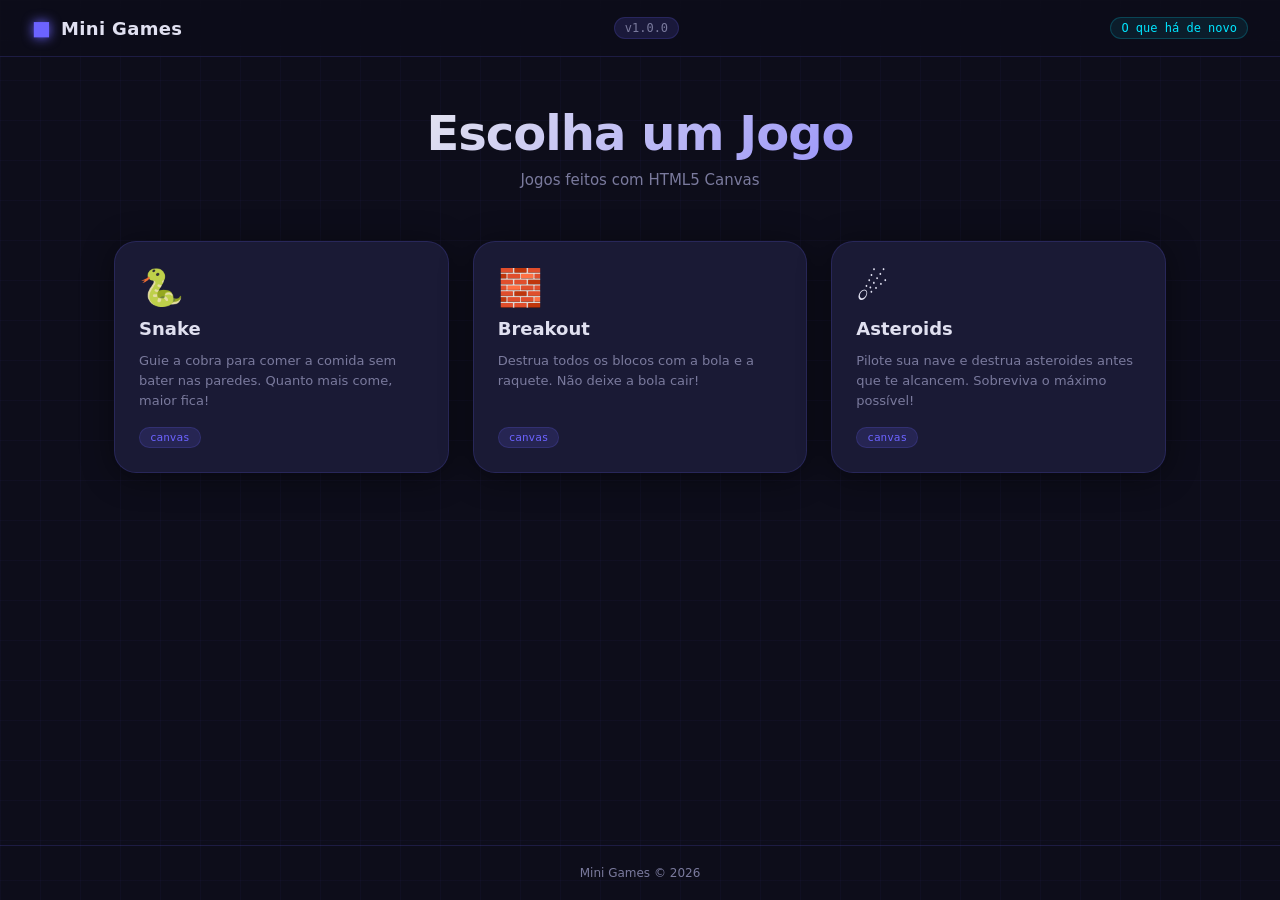
==== index.html @ 7371ec43 "feat: initial commit — mini games base structure Menu principal, design system CSS, GameBase engine " ====
<!DOCTYPE html>
<html lang="pt-BR">
<head>
  <meta charset="UTF-8" />
  <meta name="viewport" content="width=device-width, initial-scale=1.0" />
  <title>Mini Games — Jogos Clássicos no Navegador</title>

  <!-- SEO básico -->
  <!-- TODO: substitua SITE_URL pelo domínio real antes de publicar -->
  <meta name="description" content="Mini Games — uma coleção de jogos clássicos feitos com HTML5 Canvas. Jogue Snake, Breakout, Asteroids e mais, direto no navegador, sem instalação." />
  <meta name="keywords" content="mini games, snake, breakout, asteroids, html5, canvas, jogos online, browser games, jogo no navegador" />
  <meta name="author" content="Mini Games" />
  <meta name="robots" content="index, follow" />
  <link rel="canonical" href="https://SITE_URL/" />

  <!-- Open Graph -->
  <meta property="og:type" content="website" />
  <meta property="og:url" content="https://SITE_URL/" />
  <meta property="og:title" content="Mini Games — Jogos Clássicos no Navegador" />
  <meta property="og:description" content="Uma coleção de jogos clássicos feitos com HTML5 Canvas. Snake, Breakout, Asteroids e mais — jogue agora, sem instalação." />
  <meta property="og:image" content="https://SITE_URL/og-image.png" />
  <meta property="og:locale" content="pt_BR" />
  <meta property="og:site_name" content="Mini Games" />

  <!-- Twitter Card -->
  <meta name="twitter:card" content="summary_large_image" />
  <meta name="twitter:title" content="Mini Games — Jogos Clássicos no Navegador" />
  <meta name="twitter:description" content="Uma coleção de jogos clássicos feitos com HTML5 Canvas. Snake, Breakout, Asteroids e mais — jogue agora, sem instalação." />
  <meta name="twitter:image" content="https://SITE_URL/og-image.png" />

  <!-- JSON-LD: WebSite -->
  <script type="application/ld+json">
  {
    "@context": "https://schema.org",
    "@type": "WebSite",
    "name": "Mini Games",
    "url": "https://SITE_URL/",
    "description": "Uma coleção de jogos clássicos feitos com HTML5 Canvas. Snake, Breakout, Asteroids e mais, direto no navegador.",
    "inLanguage": "pt-BR"
  }
  </script>

  <!-- JSON-LD: ItemList de jogos -->
  <script type="application/ld+json">
  {
    "@context": "https://schema.org",
    "@type": "ItemList",
    "name": "Lista de Mini Games",
    "url": "https://SITE_URL/",
    "numberOfItems": 3,
    "itemListElement": [
      {
        "@type": "ListItem",
        "position": 1,
        "name": "Snake",
        "url": "https://SITE_URL/src/games/game-a/index.html",
        "description": "Guie a cobra para comer a comida sem bater nas paredes. Quanto mais come, maior fica!"
      },
      {
        "@type": "ListItem",
        "position": 2,
        "name": "Breakout",
        "url": "https://SITE_URL/src/games/game-b/index.html",
        "description": "Destrua todos os blocos com a bola e a raquete. Não deixe a bola cair!"
      },
      {
        "@type": "ListItem",
        "position": 3,
        "name": "Asteroids",
        "url": "https://SITE_URL/src/games/game-c/index.html",
        "description": "Pilote sua nave e destrua asteroides antes que te alcancem. Sobreviva o máximo possível!"
      }
    ]
  }
  </script>

  <link rel="stylesheet" href="styles/main.css" />
</head>
<body>
  <div class="bg-grid"></div>

  <header class="header">
    <div class="header__logo">
      <span class="header__logo-icon">&#9632;</span>
      <span class="header__logo-text">Mini Games</span>
    </div>
    <span class="header__version" id="version-badge">v1.0.0</span>
    <button
      onclick="openChangelog()"
      style="cursor:pointer;font-size:12px;font-family:'Cascadia Code','Fira Code',monospace;color:#00e5ff;background:rgba(0,229,255,0.08);border:1px solid rgba(0,229,255,0.2);border-radius:999px;padding:3px 10px;transition:background 0.2s,border-color 0.2s;outline:none;"
      onmouseenter="this.style.background='rgba(0,229,255,0.16)';this.style.borderColor='rgba(0,229,255,0.4)';"
      onmouseleave="this.style.background='rgba(0,229,255,0.08)';this.style.borderColor='rgba(0,229,255,0.2)';"
      aria-label="O que há de novo"
    >O que há de novo</button>
  </header>

  <main class="main">
    <section class="hero">
      <h1 class="hero__title">Escolha um Jogo</h1>
      <p class="hero__subtitle">Jogos feitos com HTML5 Canvas</p>
    </section>

    <section class="games-grid" id="games-grid">
      <!-- Cards injetados via main.js -->
    </section>
  </main>

  <footer class="footer">
    <span>Mini Games &copy; 2026</span>
  </footer>

  <script src="src/main.js"></script>
  <script src="src/changelog.js"></script>
</body>
</html>
---- styles/main.css ----
/* =============================================
   DESIGN SYSTEM — Mini Games
   Stack: HTML5 Canvas / Vanilla JS
   ============================================= */

/* --- Tokens --- */
:root {
  --color-bg:         #0d0d1a;
  --color-surface:    #14142b;
  --color-card:       #1a1a35;
  --color-card-hover: #1f1f40;
  --color-border:     rgba(108, 99, 255, 0.18);

  --color-accent:     #6c63ff;
  --color-accent-dim: rgba(108, 99, 255, 0.15);
  --color-pink:       #ff6584;
  --color-cyan:       #00e5ff;
  --color-green:      #00e676;

  --color-text:       #e0e0f0;
  --color-text-muted: #7a7a9d;

  --radius-sm: 8px;
  --radius-md: 14px;
  --radius-lg: 22px;

  --shadow-card: 0 4px 32px rgba(0, 0, 0, 0.45);
  --shadow-glow: 0 0 24px rgba(108, 99, 255, 0.35);

  --font-main: 'Segoe UI', system-ui, -apple-system, sans-serif;
  --font-mono: 'Cascadia Code', 'Fira Code', monospace;

  --transition: 0.2s cubic-bezier(0.4, 0, 0.2, 1);
}

/* --- Reset --- */
*, *::before, *::after { box-sizing: border-box; margin: 0; padding: 0; }

html { scroll-behavior: smooth; }

body {
  background-color: var(--color-bg);
  color: var(--color-text);
  font-family: var(--font-main);
  min-height: 100vh;
  display: flex;
  flex-direction: column;
  overflow-x: hidden;
}

/* --- Background grid --- */
.bg-grid {
  position: fixed;
  inset: 0;
  z-index: 0;
  background-image:
    linear-gradient(rgba(108, 99, 255, 0.04) 1px, transparent 1px),
    linear-gradient(90deg, rgba(108, 99, 255, 0.04) 1px, transparent 1px);
  background-size: 40px 40px;
  pointer-events: none;
}

/* --- Header --- */
.header {
  position: sticky;
  top: 0;
  z-index: 100;
  display: flex;
  align-items: center;
  justify-content: space-between;
  padding: 16px 32px;
  background: rgba(13, 13, 26, 0.85);
  backdrop-filter: blur(12px);
  border-bottom: 1px solid var(--color-border);
}

.header__logo {
  display: flex;
  align-items: center;
  gap: 10px;
  text-decoration: none;
  color: var(--color-text);
}

.header__logo-icon {
  font-size: 20px;
  color: var(--color-accent);
  filter: drop-shadow(0 0 6px var(--color-accent));
}

.header__logo-text {
  font-size: 18px;
  font-weight: 700;
  letter-spacing: 0.02em;
}

.header__version {
  font-size: 12px;
  font-family: var(--font-mono);
  color: var(--color-text-muted);
  background: var(--color-accent-dim);
  border: 1px solid var(--color-border);
  border-radius: 999px;
  padding: 3px 10px;
}

/* --- Main --- */
.main {
  position: relative;
  z-index: 1;
  flex: 1;
  max-width: 1100px;
  width: 100%;
  margin: 0 auto;
  padding: 48px 24px;
}

/* --- Hero --- */
.hero {
  text-align: center;
  margin-bottom: 52px;
}

.hero__title {
  font-size: clamp(28px, 5vw, 48px);
  font-weight: 800;
  letter-spacing: -0.02em;
  background: linear-gradient(135deg, var(--color-text) 30%, var(--color-accent));
  -webkit-background-clip: text;
  -webkit-text-fill-color: transparent;
  background-clip: text;
  margin-bottom: 10px;
}

.hero__subtitle {
  color: var(--color-text-muted);
  font-size: 15px;
}

/* --- Games Grid --- */
.games-grid {
  display: grid;
  grid-template-columns: repeat(auto-fill, minmax(280px, 1fr));
  gap: 24px;
}

/* --- Game Card --- */
.game-card {
  background: var(--color-card);
  border: 1px solid var(--color-border);
  border-radius: var(--radius-lg);
  padding: 28px 24px 24px;
  cursor: pointer;
  text-decoration: none;
  color: inherit;
  display: flex;
  flex-direction: column;
  gap: 12px;
  box-shadow: var(--shadow-card);
  transition: transform var(--transition), box-shadow var(--transition), border-color var(--transition), background var(--transition);
  position: relative;
  overflow: hidden;
}

.game-card::before {
  content: '';
  position: absolute;
  top: 0; left: 0; right: 0;
  height: 3px;
  background: linear-gradient(90deg, var(--color-accent), var(--color-pink));
  opacity: 0;
  transition: opacity var(--transition);
}

.game-card:hover {
  transform: translateY(-4px);
  box-shadow: var(--shadow-card), var(--shadow-glow);
  border-color: rgba(108, 99, 255, 0.4);
  background: var(--color-card-hover);
}

.game-card:hover::before { opacity: 1; }

.game-card__icon {
  font-size: 36px;
  line-height: 1;
}

.game-card__title {
  font-size: 18px;
  font-weight: 700;
}

.game-card__desc {
  font-size: 13px;
  color: var(--color-text-muted);
  line-height: 1.55;
  flex: 1;
}

.game-card__tag {
  align-self: flex-start;
  font-size: 11px;
  font-family: var(--font-mono);
  color: var(--color-accent);
  background: var(--color-accent-dim);
  border: 1px solid var(--color-border);
  border-radius: 999px;
  padding: 3px 10px;
  margin-top: 4px;
}

/* --- In-game layout (usado nas páginas de cada jogo) --- */
.game-page {
  min-height: 100vh;
  display: flex;
  flex-direction: column;
  align-items: center;
  justify-content: center;
  gap: 20px;
  padding: 24px;
}

.game-page__header {
  display: flex;
  align-items: center;
  gap: 16px;
  width: 100%;
  max-width: 800px;
}

.btn-back {
  display: inline-flex;
  align-items: center;
  gap: 6px;
  font-size: 13px;
  font-family: var(--font-main);
  color: var(--color-text-muted);
  background: transparent;
  border: 1px solid var(--color-border);
  border-radius: var(--radius-sm);
  padding: 6px 14px;
  cursor: pointer;
  transition: color var(--transition), border-color var(--transition);
  text-decoration: none;
}

.btn-back:hover {
  color: var(--color-text);
  border-color: var(--color-accent);
}

.game-page__title {
  font-size: 20px;
  font-weight: 700;
}

/* Canvas wrapper */
.canvas-wrapper {
  position: relative;
  border-radius: var(--radius-md);
  overflow: hidden;
  box-shadow: var(--shadow-card), var(--shadow-glow);
  border: 1px solid var(--color-border);
}

canvas {
  display: block;
}

/* HUD / score bar */
.hud {
  display: flex;
  align-items: center;
  gap: 24px;
  width: 100%;
  max-width: 800px;
  font-size: 14px;
  color: var(--color-text-muted);
}

.hud__score {
  font-family: var(--font-mono);
  font-size: 20px;
  color: var(--color-text);
  font-weight: 700;
}

.hud__label {
  font-size: 11px;
  text-transform: uppercase;
  letter-spacing: 0.08em;
}

/* Button primário */
.btn {
  display: inline-flex;
  align-items: center;
  justify-content: center;
  gap: 8px;
  padding: 10px 24px;
  border-radius: var(--radius-sm);
  font-size: 14px;
  font-weight: 600;
  font-family: var(--font-main);
  cursor: pointer;
  transition: all var(--transition);
  border: none;
}

.btn--primary {
  background: var(--color-accent);
  color: #fff;
  box-shadow: 0 0 16px rgba(108, 99, 255, 0.4);
}

.btn--primary:hover {
  background: #7d75ff;
  box-shadow: 0 0 24px rgba(108, 99, 255, 0.6);
  transform: translateY(-1px);
}

.btn--ghost {
  background: transparent;
  color: var(--color-text-muted);
  border: 1px solid var(--color-border);
}

.btn--ghost:hover {
  color: var(--color-text);
  border-color: var(--color-accent);
}

/* --- Footer --- */
.footer {
  position: relative;
  z-index: 1;
  text-align: center;
  padding: 20px;
  font-size: 12px;
  color: var(--color-text-muted);
  border-top: 1px solid var(--color-border);
}

/* --- Overlay de game over / pausa --- */
.overlay {
  position: absolute;
  inset: 0;
  background: rgba(13, 13, 26, 0.88);
  backdrop-filter: blur(6px);
  display: flex;
  flex-direction: column;
  align-items: center;
  justify-content: center;
  gap: 16px;
  border-radius: var(--radius-md);
}

.overlay__title {
  font-size: 32px;
  font-weight: 800;
}

.overlay__score {
  font-family: var(--font-mono);
  font-size: 18px;
  color: var(--color-text-muted);
}

.overlay--hidden { display: none; }
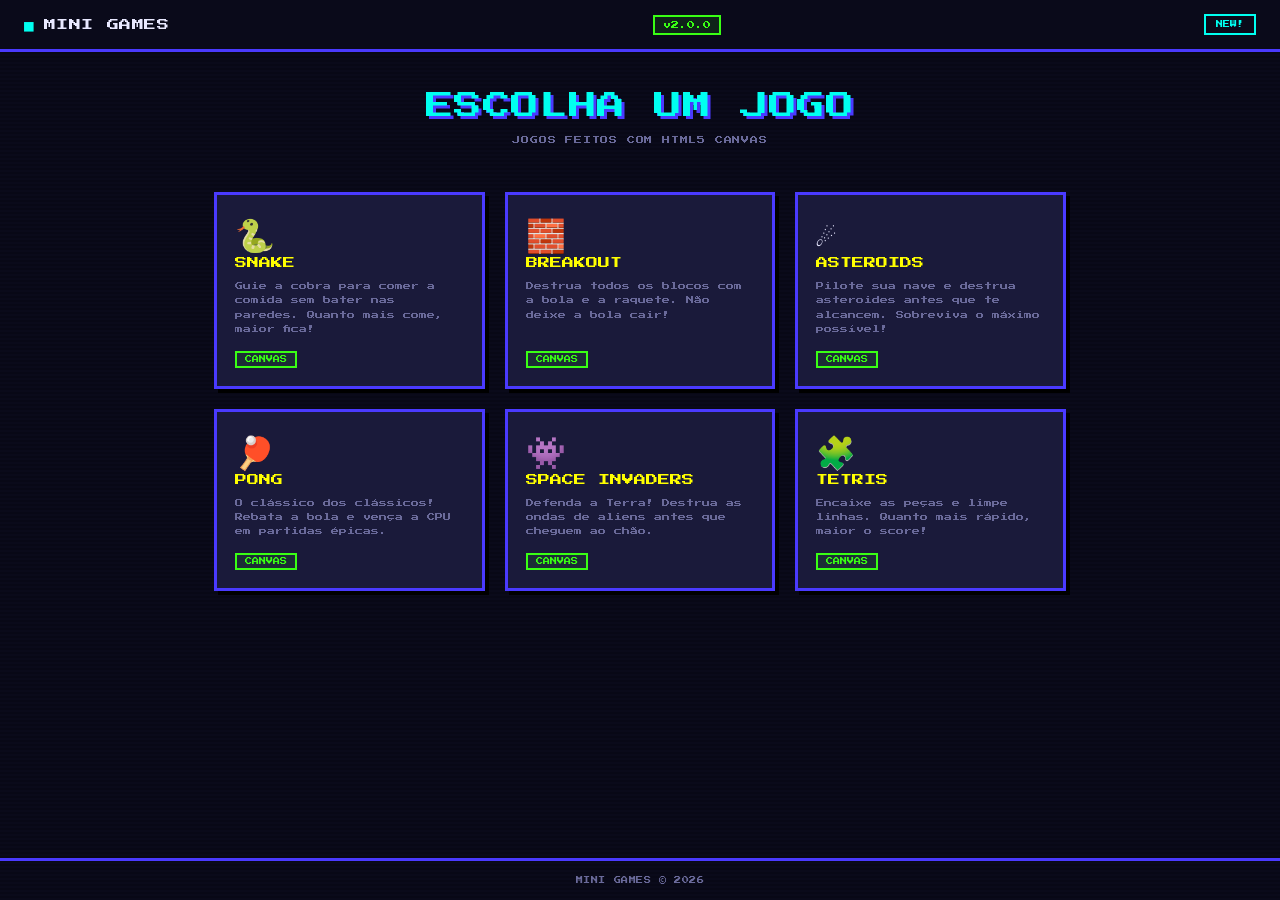
==== commit 252d98eb: "feat: v2.0.0 — 6 jogos 8-bit + design system pixel art - Adicionados 3 novos jogos: Pong, Space Inva" ====
--- a/index.html
+++ b/index.html
@@ -3,77 +3,7 @@
 <head>
   <meta charset="UTF-8" />
   <meta name="viewport" content="width=device-width, initial-scale=1.0" />
-  <title>Mini Games — Jogos Clássicos no Navegador</title>
-
-  <!-- SEO básico -->
-  <!-- TODO: substitua SITE_URL pelo domínio real antes de publicar -->
-  <meta name="description" content="Mini Games — uma coleção de jogos clássicos feitos com HTML5 Canvas. Jogue Snake, Breakout, Asteroids e mais, direto no navegador, sem instalação." />
-  <meta name="keywords" content="mini games, snake, breakout, asteroids, html5, canvas, jogos online, browser games, jogo no navegador" />
-  <meta name="author" content="Mini Games" />
-  <meta name="robots" content="index, follow" />
-  <link rel="canonical" href="https://SITE_URL/" />
-
-  <!-- Open Graph -->
-  <meta property="og:type" content="website" />
-  <meta property="og:url" content="https://SITE_URL/" />
-  <meta property="og:title" content="Mini Games — Jogos Clássicos no Navegador" />
-  <meta property="og:description" content="Uma coleção de jogos clássicos feitos com HTML5 Canvas. Snake, Breakout, Asteroids e mais — jogue agora, sem instalação." />
-  <meta property="og:image" content="https://SITE_URL/og-image.png" />
-  <meta property="og:locale" content="pt_BR" />
-  <meta property="og:site_name" content="Mini Games" />
-
-  <!-- Twitter Card -->
-  <meta name="twitter:card" content="summary_large_image" />
-  <meta name="twitter:title" content="Mini Games — Jogos Clássicos no Navegador" />
-  <meta name="twitter:description" content="Uma coleção de jogos clássicos feitos com HTML5 Canvas. Snake, Breakout, Asteroids e mais — jogue agora, sem instalação." />
-  <meta name="twitter:image" content="https://SITE_URL/og-image.png" />
-
-  <!-- JSON-LD: WebSite -->
-  <script type="application/ld+json">
-  {
-    "@context": "https://schema.org",
-    "@type": "WebSite",
-    "name": "Mini Games",
-    "url": "https://SITE_URL/",
-    "description": "Uma coleção de jogos clássicos feitos com HTML5 Canvas. Snake, Breakout, Asteroids e mais, direto no navegador.",
-    "inLanguage": "pt-BR"
-  }
-  </script>
-
-  <!-- JSON-LD: ItemList de jogos -->
-  <script type="application/ld+json">
-  {
-    "@context": "https://schema.org",
-    "@type": "ItemList",
-    "name": "Lista de Mini Games",
-    "url": "https://SITE_URL/",
-    "numberOfItems": 3,
-    "itemListElement": [
-      {
-        "@type": "ListItem",
-        "position": 1,
-        "name": "Snake",
-        "url": "https://SITE_URL/src/games/game-a/index.html",
-        "description": "Guie a cobra para comer a comida sem bater nas paredes. Quanto mais come, maior fica!"
-      },
-      {
-        "@type": "ListItem",
-        "position": 2,
-        "name": "Breakout",
-        "url": "https://SITE_URL/src/games/game-b/index.html",
-        "description": "Destrua todos os blocos com a bola e a raquete. Não deixe a bola cair!"
-      },
-      {
-        "@type": "ListItem",
-        "position": 3,
-        "name": "Asteroids",
-        "url": "https://SITE_URL/src/games/game-c/index.html",
-        "description": "Pilote sua nave e destrua asteroides antes que te alcancem. Sobreviva o máximo possível!"
-      }
-    ]
-  }
-  </script>
-
+  <title>Mini Games</title>
   <link rel="stylesheet" href="styles/main.css" />
 </head>
 <body>
@@ -84,14 +14,14 @@
       <span class="header__logo-icon">&#9632;</span>
       <span class="header__logo-text">Mini Games</span>
     </div>
-    <span class="header__version" id="version-badge">v1.0.0</span>
+    <span class="header__version" id="version-badge">v2.0.0</span>
     <button
       onclick="openChangelog()"
-      style="cursor:pointer;font-size:12px;font-family:'Cascadia Code','Fira Code',monospace;color:#00e5ff;background:rgba(0,229,255,0.08);border:1px solid rgba(0,229,255,0.2);border-radius:999px;padding:3px 10px;transition:background 0.2s,border-color 0.2s;outline:none;"
-      onmouseenter="this.style.background='rgba(0,229,255,0.16)';this.style.borderColor='rgba(0,229,255,0.4)';"
-      onmouseleave="this.style.background='rgba(0,229,255,0.08)';this.style.borderColor='rgba(0,229,255,0.2)';"
+      style="cursor:pointer;font-size:7px;font-family:'Press Start 2P',monospace;color:#00fff0;background:transparent;border:2px solid #00fff0;padding:5px 10px;text-transform:uppercase;outline:none;"
+      onmouseenter="this.style.background='rgba(0,255,240,0.12)';this.style.color='#fff';"
+      onmouseleave="this.style.background='transparent';this.style.color='#00fff0';"
       aria-label="O que há de novo"
-    >O que há de novo</button>
+    >NEW!</button>
   </header>
 
   <main class="main">
--- a/styles/main.css
+++ b/styles/main.css
@@ -1,42 +1,41 @@
 /* =============================================
-   DESIGN SYSTEM — Mini Games
+   DESIGN SYSTEM — Mini Games (8-BIT EDITION)
    Stack: HTML5 Canvas / Vanilla JS
    ============================================= */
 
+/* --- Google Font: Press Start 2P --- */
+@import url('https://fonts.googleapis.com/css2?family=Press+Start+2P&display=swap');
+
 /* --- Tokens --- */
 :root {
-  --color-bg:         #0d0d1a;
-  --color-surface:    #14142b;
-  --color-card:       #1a1a35;
-  --color-card-hover: #1f1f40;
-  --color-border:     rgba(108, 99, 255, 0.18);
-
-  --color-accent:     #6c63ff;
-  --color-accent-dim: rgba(108, 99, 255, 0.15);
-  --color-pink:       #ff6584;
-  --color-cyan:       #00e5ff;
-  --color-green:      #00e676;
-
-  --color-text:       #e0e0f0;
-  --color-text-muted: #7a7a9d;
-
-  --radius-sm: 8px;
-  --radius-md: 14px;
-  --radius-lg: 22px;
-
-  --shadow-card: 0 4px 32px rgba(0, 0, 0, 0.45);
-  --shadow-glow: 0 0 24px rgba(108, 99, 255, 0.35);
-
-  --font-main: 'Segoe UI', system-ui, -apple-system, sans-serif;
-  --font-mono: 'Cascadia Code', 'Fira Code', monospace;
-
-  --transition: 0.2s cubic-bezier(0.4, 0, 0.2, 1);
+  --color-bg:         #0a0a1a;
+  --color-surface:    #12122a;
+  --color-card:       #1a1a3a;
+  --color-card-hover: #22224a;
+  --color-border:     #4a3aff;
+
+  --color-accent:     #4a3aff;
+  --color-accent-dim: rgba(74, 58, 255, 0.2);
+  --color-pink:       #ff2d6f;
+  --color-cyan:       #00fff0;
+  --color-green:      #39ff14;
+  --color-yellow:     #ffff00;
+
+  --color-text:       #e8e8ff;
+  --color-text-muted: #6a6a9a;
+
+  --border-w: 3px;
+  --pixel-shadow: 4px 4px 0px #000;
+  --pixel-shadow-accent: 4px 4px 0px rgba(74, 58, 255, 0.5);
+
+  --font-main: 'Press Start 2P', monospace;
+  --font-mono: 'Press Start 2P', monospace;
 }
 
 /* --- Reset --- */
 *, *::before, *::after { box-sizing: border-box; margin: 0; padding: 0; }
 
-html { scroll-behavior: smooth; }
+html { scroll-behavior: auto; }
 
 body {
   background-color: var(--color-bg);
@@ -46,17 +45,22 @@
   display: flex;
   flex-direction: column;
   overflow-x: hidden;
-}
-
-/* --- Background grid --- */
+  image-rendering: pixelated;
+}
+
+/* --- Scanline background --- */
 .bg-grid {
   position: fixed;
   inset: 0;
   z-index: 0;
-  background-image:
-    linear-gradient(rgba(108, 99, 255, 0.04) 1px, transparent 1px),
-    linear-gradient(90deg, rgba(108, 99, 255, 0.04) 1px, transparent 1px);
-  background-size: 40px 40px;
+  background:
+    repeating-linear-gradient(
+      0deg,
+      transparent,
+      transparent 2px,
+      rgba(0, 0, 0, 0.15) 2px,
+      rgba(0, 0, 0, 0.15) 4px
+    );
   pointer-events: none;
 }
 
@@ -68,10 +72,9 @@
   display: flex;
   align-items: center;
   justify-content: space-between;
-  padding: 16px 32px;
-  background: rgba(13, 13, 26, 0.85);
-  backdrop-filter: blur(12px);
-  border-bottom: 1px solid var(--color-border);
+  padding: 14px 24px;
+  background: var(--color-bg);
+  border-bottom: var(--border-w) solid var(--color-accent);
 }
 
 .header__logo {
@@ -83,25 +86,30 @@
 }
 
 .header__logo-icon {
-  font-size: 20px;
-  color: var(--color-accent);
-  filter: drop-shadow(0 0 6px var(--color-accent));
+  font-size: 16px;
+  color: var(--color-cyan);
+  animation: blink-pixel 1s step-end infinite;
+}
+
+@keyframes blink-pixel {
+  0%, 100% { opacity: 1; }
+  50% { opacity: 0; }
 }
 
 .header__logo-text {
-  font-size: 18px;
-  font-weight: 700;
-  letter-spacing: 0.02em;
+  font-size: 12px;
+  font-weight: 400;
+  letter-spacing: 0.05em;
+  text-transform: uppercase;
 }
 
 .header__version {
-  font-size: 12px;
+  font-size: 8px;
   font-family: var(--font-mono);
-  color: var(--color-text-muted);
-  background: var(--color-accent-dim);
-  border: 1px solid var(--color-border);
-  border-radius: 999px;
-  padding: 3px 10px;
+  color: var(--color-green);
+  background: rgba(57, 255, 20, 0.1);
+  border: 2px solid var(--color-green);
+  padding: 4px 8px;
 }
 
 /* --- Main --- */
@@ -109,55 +117,54 @@
   position: relative;
   z-index: 1;
   flex: 1;
-  max-width: 1100px;
+  max-width: 900px;
   width: 100%;
   margin: 0 auto;
-  padding: 48px 24px;
+  padding: 40px 24px;
 }
 
 /* --- Hero --- */
 .hero {
   text-align: center;
-  margin-bottom: 52px;
+  margin-bottom: 48px;
 }
 
 .hero__title {
-  font-size: clamp(28px, 5vw, 48px);
-  font-weight: 800;
-  letter-spacing: -0.02em;
-  background: linear-gradient(135deg, var(--color-text) 30%, var(--color-accent));
-  -webkit-background-clip: text;
-  -webkit-text-fill-color: transparent;
-  background-clip: text;
-  margin-bottom: 10px;
+  font-size: clamp(16px, 3vw, 28px);
+  font-weight: 400;
+  letter-spacing: 0.02em;
+  color: var(--color-cyan);
+  text-shadow: 3px 3px 0px var(--color-accent);
+  margin-bottom: 16px;
+  text-transform: uppercase;
 }
 
 .hero__subtitle {
   color: var(--color-text-muted);
-  font-size: 15px;
+  font-size: 8px;
+  letter-spacing: 0.1em;
+  text-transform: uppercase;
 }
 
 /* --- Games Grid --- */
 .games-grid {
   display: grid;
-  grid-template-columns: repeat(auto-fill, minmax(280px, 1fr));
-  gap: 24px;
+  grid-template-columns: repeat(auto-fill, minmax(260px, 1fr));
+  gap: 20px;
 }
 
 /* --- Game Card --- */
 .game-card {
   background: var(--color-card);
-  border: 1px solid var(--color-border);
-  border-radius: var(--radius-lg);
-  padding: 28px 24px 24px;
+  border: var(--border-w) solid var(--color-accent);
+  padding: 20px 18px 18px;
   cursor: pointer;
   text-decoration: none;
   color: inherit;
   display: flex;
   flex-direction: column;
-  gap: 12px;
-  box-shadow: var(--shadow-card);
-  transition: transform var(--transition), box-shadow var(--transition), border-color var(--transition), background var(--transition);
+  gap: 10px;
+  box-shadow: var(--pixel-shadow);
   position: relative;
   overflow: hidden;
 }
@@ -166,59 +173,65 @@
   content: '';
   position: absolute;
   top: 0; left: 0; right: 0;
-  height: 3px;
-  background: linear-gradient(90deg, var(--color-accent), var(--color-pink));
+  height: var(--border-w);
+  background: var(--color-cyan);
   opacity: 0;
-  transition: opacity var(--transition);
 }
 
 .game-card:hover {
-  transform: translateY(-4px);
-  box-shadow: var(--shadow-card), var(--shadow-glow);
-  border-color: rgba(108, 99, 255, 0.4);
+  transform: translate(-2px, -2px);
+  box-shadow: 6px 6px 0px #000;
+  border-color: var(--color-cyan);
   background: var(--color-card-hover);
 }
 
 .game-card:hover::before { opacity: 1; }
 
+.game-card:active {
+  transform: translate(2px, 2px);
+  box-shadow: 2px 2px 0px #000;
+}
+
 .game-card__icon {
-  font-size: 36px;
+  font-size: 32px;
   line-height: 1;
 }
 
 .game-card__title {
-  font-size: 18px;
-  font-weight: 700;
+  font-size: 12px;
+  font-weight: 400;
+  text-transform: uppercase;
+  color: var(--color-yellow);
 }
 
 .game-card__desc {
-  font-size: 13px;
-  color: var(--color-text-muted);
-  line-height: 1.55;
+  font-size: 8px;
+  color: var(--color-text-muted);
+  line-height: 1.8;
   flex: 1;
 }
 
 .game-card__tag {
   align-self: flex-start;
-  font-size: 11px;
+  font-size: 7px;
   font-family: var(--font-mono);
-  color: var(--color-accent);
-  background: var(--color-accent-dim);
-  border: 1px solid var(--color-border);
-  border-radius: 999px;
-  padding: 3px 10px;
+  color: var(--color-green);
+  background: rgba(57, 255, 20, 0.08);
+  border: 2px solid var(--color-green);
+  padding: 3px 8px;
   margin-top: 4px;
-}
-
-/* --- In-game layout (usado nas páginas de cada jogo) --- */
+  text-transform: uppercase;
+}
+
+/* --- In-game layout --- */
 .game-page {
   min-height: 100vh;
   display: flex;
   flex-direction: column;
   align-items: center;
   justify-content: center;
-  gap: 20px;
-  padding: 24px;
+  gap: 16px;
+  padding: 20px;
 }
 
 .game-page__header {
@@ -233,39 +246,41 @@
   display: inline-flex;
   align-items: center;
   gap: 6px;
-  font-size: 13px;
+  font-size: 8px;
   font-family: var(--font-main);
   color: var(--color-text-muted);
   background: transparent;
-  border: 1px solid var(--color-border);
-  border-radius: var(--radius-sm);
-  padding: 6px 14px;
+  border: 2px solid var(--color-text-muted);
+  padding: 6px 12px;
   cursor: pointer;
-  transition: color var(--transition), border-color var(--transition);
   text-decoration: none;
 }
 
 .btn-back:hover {
-  color: var(--color-text);
-  border-color: var(--color-accent);
+  color: var(--color-cyan);
+  border-color: var(--color-cyan);
 }
 
 .game-page__title {
-  font-size: 20px;
-  font-weight: 700;
+  font-size: 14px;
+  font-weight: 400;
+  text-transform: uppercase;
+  color: var(--color-yellow);
+  text-shadow: 2px 2px 0px rgba(0,0,0,0.6);
 }
 
 /* Canvas wrapper */
 .canvas-wrapper {
   position: relative;
-  border-radius: var(--radius-md);
   overflow: hidden;
-  box-shadow: var(--shadow-card), var(--shadow-glow);
-  border: 1px solid var(--color-border);
+  box-shadow: var(--pixel-shadow);
+  border: var(--border-w) solid var(--color-accent);
 }
 
 canvas {
   display: block;
+  image-rendering: pixelated;
+  image-rendering: crisp-edges;
 }
 
 /* HUD / score bar */
@@ -275,60 +290,68 @@
   gap: 24px;
   width: 100%;
   max-width: 800px;
-  font-size: 14px;
-  color: var(--color-text-muted);
+  font-size: 8px;
+  color: var(--color-text-muted);
+  text-transform: uppercase;
+  letter-spacing: 0.05em;
 }
 
 .hud__score {
   font-family: var(--font-mono);
-  font-size: 20px;
-  color: var(--color-text);
-  font-weight: 700;
+  font-size: 16px;
+  color: var(--color-yellow);
+  font-weight: 400;
 }
 
 .hud__label {
-  font-size: 11px;
-  text-transform: uppercase;
-  letter-spacing: 0.08em;
-}
-
-/* Button primário */
+  font-size: 7px;
+  text-transform: uppercase;
+  letter-spacing: 0.1em;
+}
+
+/* Buttons */
 .btn {
   display: inline-flex;
   align-items: center;
   justify-content: center;
   gap: 8px;
-  padding: 10px 24px;
-  border-radius: var(--radius-sm);
-  font-size: 14px;
-  font-weight: 600;
+  padding: 10px 20px;
+  font-size: 9px;
+  font-weight: 400;
   font-family: var(--font-main);
   cursor: pointer;
-  transition: all var(--transition);
-  border: none;
+  border: var(--border-w) solid;
+  text-transform: uppercase;
+  letter-spacing: 0.02em;
 }
 
 .btn--primary {
   background: var(--color-accent);
   color: #fff;
-  box-shadow: 0 0 16px rgba(108, 99, 255, 0.4);
+  border-color: #7a6fff;
+  box-shadow: var(--pixel-shadow);
 }
 
 .btn--primary:hover {
-  background: #7d75ff;
-  box-shadow: 0 0 24px rgba(108, 99, 255, 0.6);
-  transform: translateY(-1px);
+  background: #5a4aff;
+  transform: translate(-1px, -1px);
+  box-shadow: 5px 5px 0px #000;
+}
+
+.btn--primary:active {
+  transform: translate(2px, 2px);
+  box-shadow: 2px 2px 0px #000;
 }
 
 .btn--ghost {
   background: transparent;
   color: var(--color-text-muted);
-  border: 1px solid var(--color-border);
+  border-color: var(--color-text-muted);
 }
 
 .btn--ghost:hover {
-  color: var(--color-text);
-  border-color: var(--color-accent);
+  color: var(--color-cyan);
+  border-color: var(--color-cyan);
 }
 
 /* --- Footer --- */
@@ -336,35 +359,44 @@
   position: relative;
   z-index: 1;
   text-align: center;
-  padding: 20px;
-  font-size: 12px;
-  color: var(--color-text-muted);
-  border-top: 1px solid var(--color-border);
+  padding: 16px;
+  font-size: 7px;
+  color: var(--color-text-muted);
+  border-top: var(--border-w) solid var(--color-accent);
+  text-transform: uppercase;
+  letter-spacing: 0.08em;
 }
 
 /* --- Overlay de game over / pausa --- */
 .overlay {
   position: absolute;
   inset: 0;
-  background: rgba(13, 13, 26, 0.88);
-  backdrop-filter: blur(6px);
+  background: rgba(10, 10, 26, 0.92);
   display: flex;
   flex-direction: column;
   align-items: center;
   justify-content: center;
   gap: 16px;
-  border-radius: var(--radius-md);
 }
 
 .overlay__title {
-  font-size: 32px;
-  font-weight: 800;
+  font-size: 20px;
+  font-weight: 400;
+  color: var(--color-pink);
+  text-shadow: 3px 3px 0px #000;
+  text-transform: uppercase;
+  animation: flash-text 0.6s step-end infinite;
+}
+
+@keyframes flash-text {
+  0%, 100% { opacity: 1; }
+  50% { opacity: 0.6; }
 }
 
 .overlay__score {
   font-family: var(--font-mono);
-  font-size: 18px;
-  color: var(--color-text-muted);
+  font-size: 10px;
+  color: var(--color-yellow);
 }
 
 .overlay--hidden { display: none; }
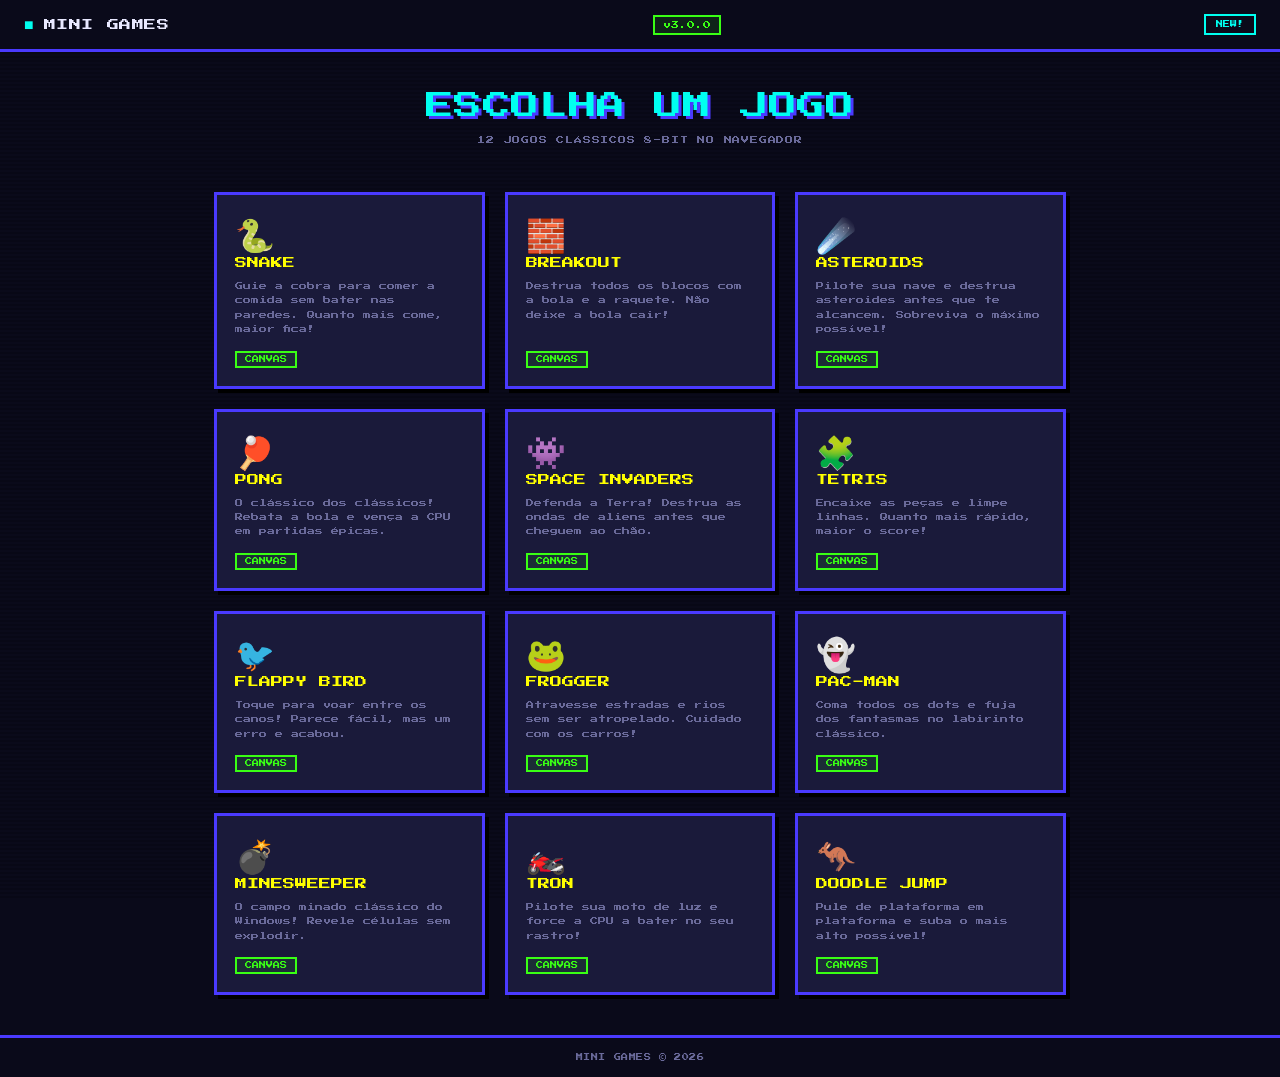
==== commit 36126929: "feat: v3.0.0 — add 6 new games, 12 total New games: Flappy Bird, Frogger, Pac-Man, Minesweeper, Tron" ====
--- a/index.html
+++ b/index.html
@@ -4,7 +4,56 @@
   <meta charset="UTF-8" />
   <meta name="viewport" content="width=device-width, initial-scale=1.0" />
   <title>Mini Games</title>
+  <meta name="description" content="Mini Games — colecao de 12 jogos classicos 8-bit feitos com HTML5 Canvas. Snake, Pac-Man, Tetris, Flappy Bird e mais. Jogue agora no navegador!" />
+  <meta name="robots" content="index, follow" />
+  <link rel="canonical" href="https://meloraffa16-droid.github.io/mini-games/" />
+  <meta property="og:type" content="website" />
+  <meta property="og:url" content="https://meloraffa16-droid.github.io/mini-games/" />
+  <meta property="og:title" content="Mini Games — Mini Games 8-bit" />
+  <meta property="og:description" content="Mini Games — colecao de 12 jogos classicos 8-bit feitos com HTML5 Canvas. Snake, Pac-Man, Tetris, Flappy Bird e mais. Jogue agora no navegador!" />
+  <meta property="og:site_name" content="Mini Games" />
+  <meta property="og:locale" content="pt_BR" />
+  <meta name="twitter:card" content="summary" />
+  <meta name="twitter:title" content="Mini Games — Mini Games 8-bit" />
+  <meta name="twitter:description" content="Mini Games — colecao de 12 jogos classicos 8-bit feitos com HTML5 Canvas. Snake, Pac-Man, Tetris, Flappy Bird e mais. Jogue agora no navegador!" />
+  <script type="application/ld+json">
+  {
+    "@context": "https://schema.org",
+    "@type": "WebSite",
+    "name": "Mini Games",
+    "url": "https://meloraffa16-droid.github.io/mini-games/",
+    "description": "Colecao de jogos classicos 8-bit feitos com HTML5 Canvas",
+    "inLanguage": "pt-BR"
+  }
+  </script>
+  <script type="application/ld+json">
+  {
+    "@context": "https://schema.org",
+    "@type": "ItemList",
+    "name": "Mini Games — Lista de Jogos",
+    "url": "https://meloraffa16-droid.github.io/mini-games/",
+    "numberOfItems": 12,
+    "itemListElement": [
+      { "@type": "ListItem", "position": 1, "name": "Snake", "url": "https://meloraffa16-droid.github.io/mini-games/src/games/game-a/index.html" },
+      { "@type": "ListItem", "position": 2, "name": "Breakout", "url": "https://meloraffa16-droid.github.io/mini-games/src/games/game-b/index.html" },
+      { "@type": "ListItem", "position": 3, "name": "Asteroids", "url": "https://meloraffa16-droid.github.io/mini-games/src/games/game-c/index.html" },
+      { "@type": "ListItem", "position": 4, "name": "Pong", "url": "https://meloraffa16-droid.github.io/mini-games/src/games/game-d/index.html" },
+      { "@type": "ListItem", "position": 5, "name": "Space Invaders", "url": "https://meloraffa16-droid.github.io/mini-games/src/games/game-e/index.html" },
+      { "@type": "ListItem", "position": 6, "name": "Tetris", "url": "https://meloraffa16-droid.github.io/mini-games/src/games/game-f/index.html" },
+      { "@type": "ListItem", "position": 7, "name": "Flappy Bird", "url": "https://meloraffa16-droid.github.io/mini-games/src/games/game-g/index.html" },
+      { "@type": "ListItem", "position": 8, "name": "Frogger", "url": "https://meloraffa16-droid.github.io/mini-games/src/games/game-h/index.html" },
+      { "@type": "ListItem", "position": 9, "name": "Pac-Man", "url": "https://meloraffa16-droid.github.io/mini-games/src/games/game-i/index.html" },
+      { "@type": "ListItem", "position": 10, "name": "Minesweeper", "url": "https://meloraffa16-droid.github.io/mini-games/src/games/game-j/index.html" },
+      { "@type": "ListItem", "position": 11, "name": "Tron", "url": "https://meloraffa16-droid.github.io/mini-games/src/games/game-k/index.html" },
+      { "@type": "ListItem", "position": 12, "name": "Doodle Jump", "url": "https://meloraffa16-droid.github.io/mini-games/src/games/game-l/index.html" }
+    ]
+  }
+  </script>
   <link rel="stylesheet" href="styles/main.css" />
+  <link rel="manifest" href="manifest.json" />
+  <meta name="theme-color" content="#4a3aff" />
+  <meta name="apple-mobile-web-app-capable" content="yes" />
+  <meta name="apple-mobile-web-app-status-bar-style" content="black-translucent" />
 </head>
 <body>
   <div class="bg-grid"></div>
@@ -14,7 +63,7 @@
       <span class="header__logo-icon">&#9632;</span>
       <span class="header__logo-text">Mini Games</span>
     </div>
-    <span class="header__version" id="version-badge">v2.0.0</span>
+    <span class="header__version" id="version-badge">v3.0.0</span>
     <button
       onclick="openChangelog()"
       style="cursor:pointer;font-size:7px;font-family:'Press Start 2P',monospace;color:#00fff0;background:transparent;border:2px solid #00fff0;padding:5px 10px;text-transform:uppercase;outline:none;"
@@ -27,7 +76,7 @@
   <main class="main">
     <section class="hero">
       <h1 class="hero__title">Escolha um Jogo</h1>
-      <p class="hero__subtitle">Jogos feitos com HTML5 Canvas</p>
+      <p class="hero__subtitle">12 jogos clássicos 8-bit no navegador</p>
     </section>
 
     <section class="games-grid" id="games-grid">
@@ -41,5 +90,10 @@
 
   <script src="src/main.js"></script>
   <script src="src/changelog.js"></script>
+  <script>
+    if ('serviceWorker' in navigator) {
+      navigator.serviceWorker.register('sw.js').catch(function(){});
+    }
+  </script>
 </body>
 </html>
